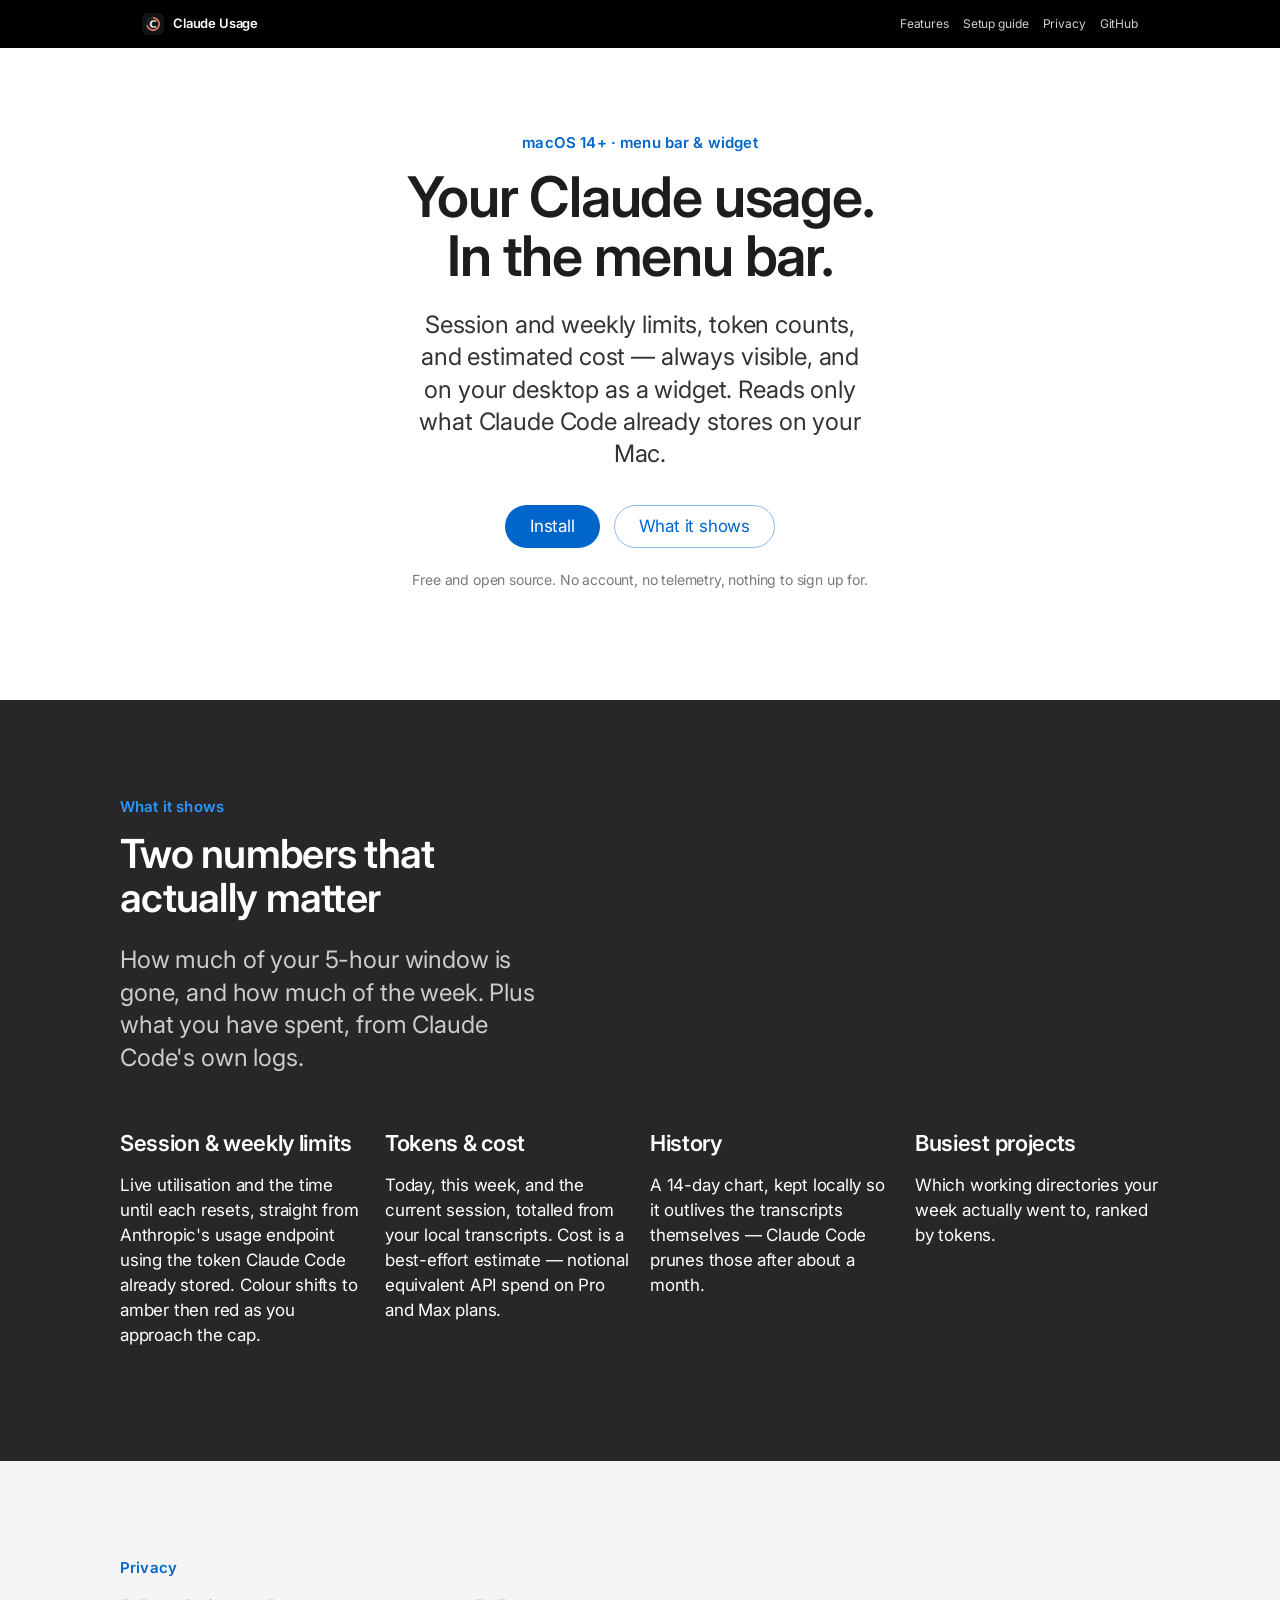
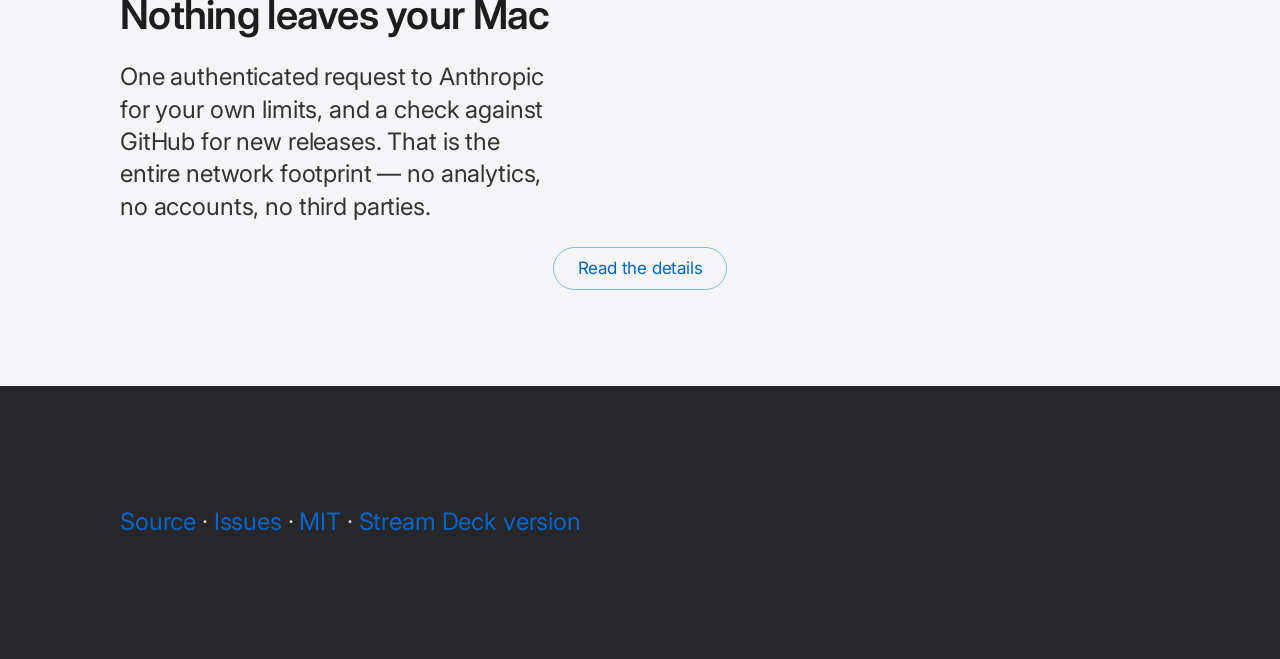
==== docs/index.html @ 9c6ee4fd "Claim the Pages hostname with a landing page Publishing docs/CNAME before pointing DNS at github.io " ====
<!DOCTYPE html>
<html lang="en">
  <head>
    <meta charset="utf-8" />
    <meta name="viewport" content="width=device-width, initial-scale=1" />
    <title>Claude Usage — macOS menu bar app and widget</title>
    <meta
      name="description"
      content="Claude Code session and weekly limits, tokens, and estimated cost in your macOS menu bar and as a desktop widget. Reads only what is already on your Mac."
    />
    <meta name="theme-color" content="#000000" />
    <link rel="icon" href="icon.png" />
    <link rel="apple-touch-icon" href="icon@2x.png" />

    <meta property="og:type" content="website" />
    <meta property="og:title" content="Claude Usage — macOS menu bar app and widget" />
    <meta
      property="og:description"
      content="Limits, tokens, and cost in the menu bar and on your desktop. Reads only what Claude Code already stores locally."
    />
    <meta property="og:image" content="https://claude-usage-mac.iamsaeed.dev/preview.png" />
    <meta name="twitter:card" content="summary_large_image" />

    <link rel="preconnect" href="https://fonts.gstatic.com" crossorigin />
    <link
      href="https://fonts.googleapis.com/css2?family=Inter:wght@300;400;600;700&display=swap"
      rel="stylesheet"
    />
    <link rel="stylesheet" href="styles.css" />
  </head>

  <body>
    <header class="nav">
      <div class="nav__inner">
        <a class="nav__brand" href="/">
          <img src="icon.png" alt="" width="22" height="22" />
          Claude Usage
        </a>
        <span class="nav__spacer"></span>
        <a class="nav__link nav__link--hide-sm" href="#what">Features</a>
        <a class="nav__link nav__link--hide-sm" href="/setup">Setup guide</a>
        <a class="nav__link nav__link--hide-sm" href="/privacy">Privacy</a>
        <a class="nav__link" href="https://github.com/saeedkolivand/claude-usage-mac">GitHub</a>
      </div>
    </header>

    <main>
      <section class="tile tile--light hero">
        <div class="tile__inner">
          <p class="eyebrow">macOS 14+ · menu bar &amp; widget</p>
          <h1>Your Claude usage.<br />In the menu bar.</h1>
          <p class="lead">
            Session and weekly limits, token counts, and estimated cost — always
            visible, and on your desktop as a widget. Reads only what Claude Code
            already stores on your Mac.
          </p>
          <div class="hero__cta">
            <a class="btn btn--primary" href="/setup">Install</a>
            <a class="btn btn--ghost" href="#what">What it shows</a>
          </div>
          <p class="hero__note">
            Free and open source. No account, no telemetry, nothing to sign up for.
          </p>
        </div>
      </section>

      <section class="tile tile--dark" id="what">
        <div class="tile__inner">
          <div class="feature__head">
            <p class="eyebrow">What it shows</p>
            <h2>Two numbers that actually matter</h2>
            <p class="lead">
              How much of your 5-hour window is gone, and how much of the week.
              Plus what you have spent, from Claude Code's own logs.
            </p>
          </div>
          <div class="cards">
            <div class="card">
              <h3>Session &amp; weekly limits</h3>
              <p>
                Live utilisation and the time until each resets, straight from
                Anthropic's usage endpoint using the token Claude Code already
                stored. Colour shifts to amber then red as you approach the cap.
              </p>
            </div>
            <div class="card">
              <h3>Tokens &amp; cost</h3>
              <p>
                Today, this week, and the current session, totalled from your
                local transcripts. Cost is a best-effort estimate — notional
                equivalent API spend on Pro and Max plans.
              </p>
            </div>
            <div class="card">
              <h3>History</h3>
              <p>
                A 14-day chart, kept locally so it outlives the transcripts
                themselves — Claude Code prunes those after about a month.
              </p>
            </div>
            <div class="card">
              <h3>Busiest projects</h3>
              <p>
                Which working directories your week actually went to, ranked by
                tokens.
              </p>
            </div>
          </div>
        </div>
      </section>

      <section class="tile tile--parchment" id="privacy-teaser">
        <div class="tile__inner">
          <div class="feature__head">
            <p class="eyebrow">Privacy</p>
            <h2>Nothing leaves your Mac</h2>
            <p class="lead">
              One authenticated request to Anthropic for your own limits, and a
              check against GitHub for new releases. That is the entire network
              footprint — no analytics, no accounts, no third parties.
            </p>
          </div>
          <div class="hero__cta">
            <a class="btn btn--ghost" href="/privacy">Read the details</a>
          </div>
        </div>
      </section>
    </main>

    <footer class="tile tile--dark">
      <div class="tile__inner">
        <p class="lead">
          <a href="https://github.com/saeedkolivand/claude-usage-mac">Source</a> ·
          <a href="https://github.com/saeedkolivand/claude-usage-mac/issues">Issues</a> ·
          <a href="https://github.com/saeedkolivand/claude-usage-mac/blob/main/LICENSE">MIT</a> ·
          <a href="https://claude-usage.iamsaeed.dev">Stream Deck version</a>
        </p>
      </div>
    </footer>
  </body>
</html>
---- docs/styles.css ----
/* AI Coding Usage Meter — landing page
   Design language: photography-first, single blue accent, alternating full-bleed
   tiles, SF Pro (Inter fallback). One product shadow, no decorative gradients. */

:root {
  --primary: #0066cc;
  --primary-focus: #0071e3;
  --primary-on-dark: #2997ff;

  --ink: #1d1d1f;
  --ink-muted-80: #333;
  --ink-muted-48: #7a7a7a;

  --canvas: #fff;
  --parchment: #f5f5f7;
  --tile-dark: #272729;
  --tile-dark-2: #2a2a2c;
  --black: #000;

  --hairline: #e0e0e0;
  --body-muted: #cccccc;

  --shadow-product: 0 5px 30px 3px rgba(0, 0, 0, 0.22);

  --font-display: "SF Pro Display", "Inter", system-ui, -apple-system,
    BlinkMacSystemFont, sans-serif;
  --font-text: "SF Pro Text", "Inter", system-ui, -apple-system,
    BlinkMacSystemFont, sans-serif;

  --section: 96px;
  --maxw: 1040px;
}

* {
  box-sizing: border-box;
}

html {
  -webkit-font-smoothing: antialiased;
  text-rendering: optimizeLegibility;
  scroll-behavior: smooth;
}

body {
  margin: 0;
  font-family: var(--font-text);
  font-size: 17px;
  line-height: 1.47;
  letter-spacing: -0.012em;
  color: var(--ink);
  background: var(--canvas);
}

a {
  color: var(--primary);
  text-decoration: none;
}

a:hover {
  text-decoration: underline;
}

img {
  display: block;
  max-width: 100%;
  height: auto;
}

/* ---------- Global nav ---------- */
.nav {
  position: sticky;
  top: 0;
  z-index: 50;
  height: 48px;
  background: var(--black);
  color: #fff;
  display: flex;
  align-items: center;
}

.nav__inner {
  width: 100%;
  max-width: var(--maxw);
  margin: 0 auto;
  padding: 0 22px;
  display: flex;
  align-items: center;
  gap: 14px;
}

.nav__brand {
  display: flex;
  align-items: center;
  gap: 9px;
  color: #fff;
  font-size: 13px;
  font-weight: 600;
  letter-spacing: -0.012em;
}

.nav__brand:hover {
  text-decoration: none;
}

.nav__brand img {
  width: 22px;
  height: 22px;
  border-radius: 5px;
}

.nav__spacer {
  flex: 1;
}

.nav__link {
  color: #f5f5f7;
  font-size: 12px;
  letter-spacing: -0.01em;
  opacity: 0.85;
}

.nav__link:hover {
  opacity: 1;
  text-decoration: none;
}

/* ---------- Buttons ---------- */
.btn {
  display: inline-flex;
  align-items: center;
  justify-content: center;
  border-radius: 9999px;
  font-family: var(--font-text);
  font-size: 17px;
  line-height: 1;
  letter-spacing: -0.012em;
  padding: 12px 24px;
  border: 1px solid transparent;
  cursor: pointer;
  transition: transform 0.18s ease, background-color 0.18s ease;
}

.btn:hover {
  text-decoration: none;
}

.btn:active {
  transform: scale(0.96);
}

.btn:focus-visible {
  outline: 2px solid var(--primary-focus);
  outline-offset: 3px;
}

.btn--primary {
  background: var(--primary);
  color: #fff;
}

.btn--primary:hover {
  background: #0058b3;
}

.btn--ghost {
  background: transparent;
  color: var(--primary);
  border-color: rgba(0, 102, 204, 0.45);
}

.btn--ghost-dark {
  background: transparent;
  color: var(--primary-on-dark);
  border-color: rgba(41, 151, 255, 0.45);
}

/* ---------- Section shell ---------- */
.tile {
  padding: var(--section) 22px;
}

.tile--light {
  background: var(--canvas);
}

.tile--parchment {
  background: var(--parchment);
}

.tile--dark {
  background: var(--tile-dark);
  color: #fff;
}

.tile__inner {
  max-width: var(--maxw);
  margin: 0 auto;
}

.eyebrow {
  font-family: var(--font-text);
  font-size: 15px;
  font-weight: 600;
  letter-spacing: 0.01em;
  color: var(--primary);
  margin: 0 0 14px;
}

.tile--dark .eyebrow {
  color: var(--primary-on-dark);
}

h1,
h2,
h3 {
  font-family: var(--font-display);
  font-weight: 600;
  margin: 0;
}

h1 {
  font-size: 56px;
  line-height: 1.06;
  letter-spacing: -0.022em;
}

h2 {
  font-size: 40px;
  line-height: 1.1;
  letter-spacing: -0.018em;
}

h3 {
  font-size: 22px;
  line-height: 1.2;
  letter-spacing: -0.014em;
}

.lead {
  font-family: var(--font-display);
  font-weight: 400;
  font-size: 24px;
  line-height: 1.35;
  letter-spacing: -0.006em;
  color: var(--ink-muted-80);
  max-width: 36ch;
}

.tile--dark .lead {
  color: var(--body-muted);
}

/* ---------- Hero ---------- */
.hero {
  text-align: center;
  padding-top: 84px;
}

.hero .lead {
  margin: 22px auto 34px;
  max-width: 30ch;
}

.hero__cta {
  display: flex;
  gap: 14px;
  justify-content: center;
  flex-wrap: wrap;
}

.hero__shot {
  display: block;
  width: 100%;
  height: auto;
  margin: 64px auto 0;
  max-width: 1000px;
  border-radius: 18px;
  overflow: hidden;
  box-shadow: 0 18px 50px -12px rgba(0, 0, 0, 0.28);
}

.hero__note {
  margin-top: 22px;
  font-size: 14px;
  letter-spacing: -0.012em;
  color: var(--ink-muted-48);
}

/* ---------- Feature tile (text + gallery) ---------- */
.feature__head {
  max-width: 40ch;
}

.feature__head h2 {
  margin-bottom: 18px;
}

.cards {
  margin-top: 56px;
  display: grid;
  gap: 20px;
  grid-template-columns: repeat(4, 1fr);
}

.cards--3 {
  grid-template-columns: repeat(3, 1fr);
  max-width: 760px;
}

.cards--2 {
  grid-template-columns: repeat(2, 1fr);
  max-width: 520px;
}

.card {
  margin: 0;
}

.card img {
  width: 100%;
  border-radius: 18px;
}

.card figcaption {
  margin-top: 14px;
  font-size: 14px;
  letter-spacing: -0.016em;
  color: var(--ink-muted-48);
  text-align: center;
}

.tile--dark .card figcaption {
  color: var(--body-muted);
}

/* ---------- Privacy / value points ---------- */
.points {
  margin-top: 56px;
  display: grid;
  gap: 40px 56px;
  grid-template-columns: repeat(3, 1fr);
}

.point h3 {
  margin-bottom: 10px;
}

.point p {
  margin: 0;
  font-size: 17px;
  line-height: 1.47;
  color: var(--body-muted);
}

.points + .points__foot {
  margin-top: 40px;
}

.points__foot {
  margin-top: 36px;
  font-size: 15px;
  color: var(--body-muted);
}

.points__foot a {
  color: var(--primary-on-dark);
}

/* ---------- Steps ---------- */
.steps {
  margin-top: 48px;
  display: grid;
  gap: 28px 56px;
  grid-template-columns: repeat(3, 1fr);
  counter-reset: step;
}

.step {
  border-top: 1px solid var(--hairline);
  padding-top: 18px;
}

.step::before {
  counter-increment: step;
  content: counter(step);
  display: block;
  font-family: var(--font-display);
  font-size: 15px;
  font-weight: 600;
  color: var(--primary);
  margin-bottom: 10px;
}

.step h3 {
  font-size: 19px;
  margin-bottom: 6px;
}

.step p {
  margin: 0;
  font-size: 15px;
  line-height: 1.5;
  color: var(--ink-muted-80);
}

.req {
  margin-top: 44px;
  font-size: 15px;
  color: var(--ink-muted-48);
}

.req code {
  font-family: "SF Mono", ui-monospace, "Cascadia Code", monospace;
  font-size: 13px;
  background: var(--parchment);
  padding: 2px 6px;
  border-radius: 5px;
  color: var(--ink-muted-80);
}

.tile--light .req code {
  background: #f0f0f2;
}

/* ---------- Footer ---------- */
.footer {
  background: var(--parchment);
  color: var(--ink-muted-80);
  padding: 56px 22px 40px;
  font-size: 12px;
  line-height: 1.5;
}

.footer__inner {
  max-width: var(--maxw);
  margin: 0 auto;
}

.footer__links {
  display: flex;
  flex-wrap: wrap;
  gap: 22px;
  padding-bottom: 22px;
  border-bottom: 1px solid var(--hairline);
}

.footer__links a {
  color: var(--ink-muted-80);
  font-size: 13px;
  letter-spacing: -0.012em;
}

.footer__fine {
  margin-top: 22px;
  color: var(--ink-muted-48);
  max-width: 80ch;
}

.footer__fine p {
  margin: 0 0 8px;
}

/* ---------- Responsive ---------- */
@media (max-width: 1068px) {
  :root {
    --section: 80px;
  }
  h1 {
    font-size: 48px;
  }
}

@media (max-width: 833px) {
  .cards {
    grid-template-columns: repeat(2, 1fr);
  }
  .points,
  .steps {
    grid-template-columns: 1fr 1fr;
  }
}

@media (max-width: 640px) {
  :root {
    --section: 64px;
  }
  h1 {
    font-size: 36px;
  }
  h2 {
    font-size: 30px;
  }
  .lead {
    font-size: 20px;
  }
  .cards,
  .cards--3,
  .points,
  .steps {
    grid-template-columns: 1fr;
  }
  .nav__link--hide-sm {
    display: none;
  }
}

/* ---------- Document pages (privacy, setup) ---------- */
.doc {
  max-width: 720px;
  margin: 0 auto;
  padding: 72px 22px 96px;
}

.doc h1 {
  font-size: 44px;
  margin: 0 0 12px;
}

.doc__meta {
  color: var(--ink-muted-48);
  font-size: 15px;
  margin: 0 0 48px;
  padding-bottom: 24px;
  border-bottom: 1px solid var(--hairline);
}

.doc h2 {
  font-size: 24px;
  margin: 48px 0 14px;
}

.doc h3 {
  font-size: 18px;
  margin: 32px 0 10px;
}

.doc p,
.doc li {
  color: var(--ink-muted-80);
}

.doc ul,
.doc ol {
  padding-left: 22px;
}

.doc li {
  margin-bottom: 10px;
}

.doc code {
  font-family: ui-monospace, SFMono-Regular, Menlo, monospace;
  font-size: 0.88em;
  background: var(--parchment);
  border-radius: 5px;
  padding: 2px 6px;
}

.doc__note {
  background: var(--parchment);
  border-radius: 12px;
  padding: 20px 24px;
  margin: 32px 0;
}

.doc__note p:last-child {
  margin-bottom: 0;
}

@media (max-width: 640px) {
  .doc {
    padding: 48px 22px 64px;
  }
  .doc h1 {
    font-size: 34px;
  }
}
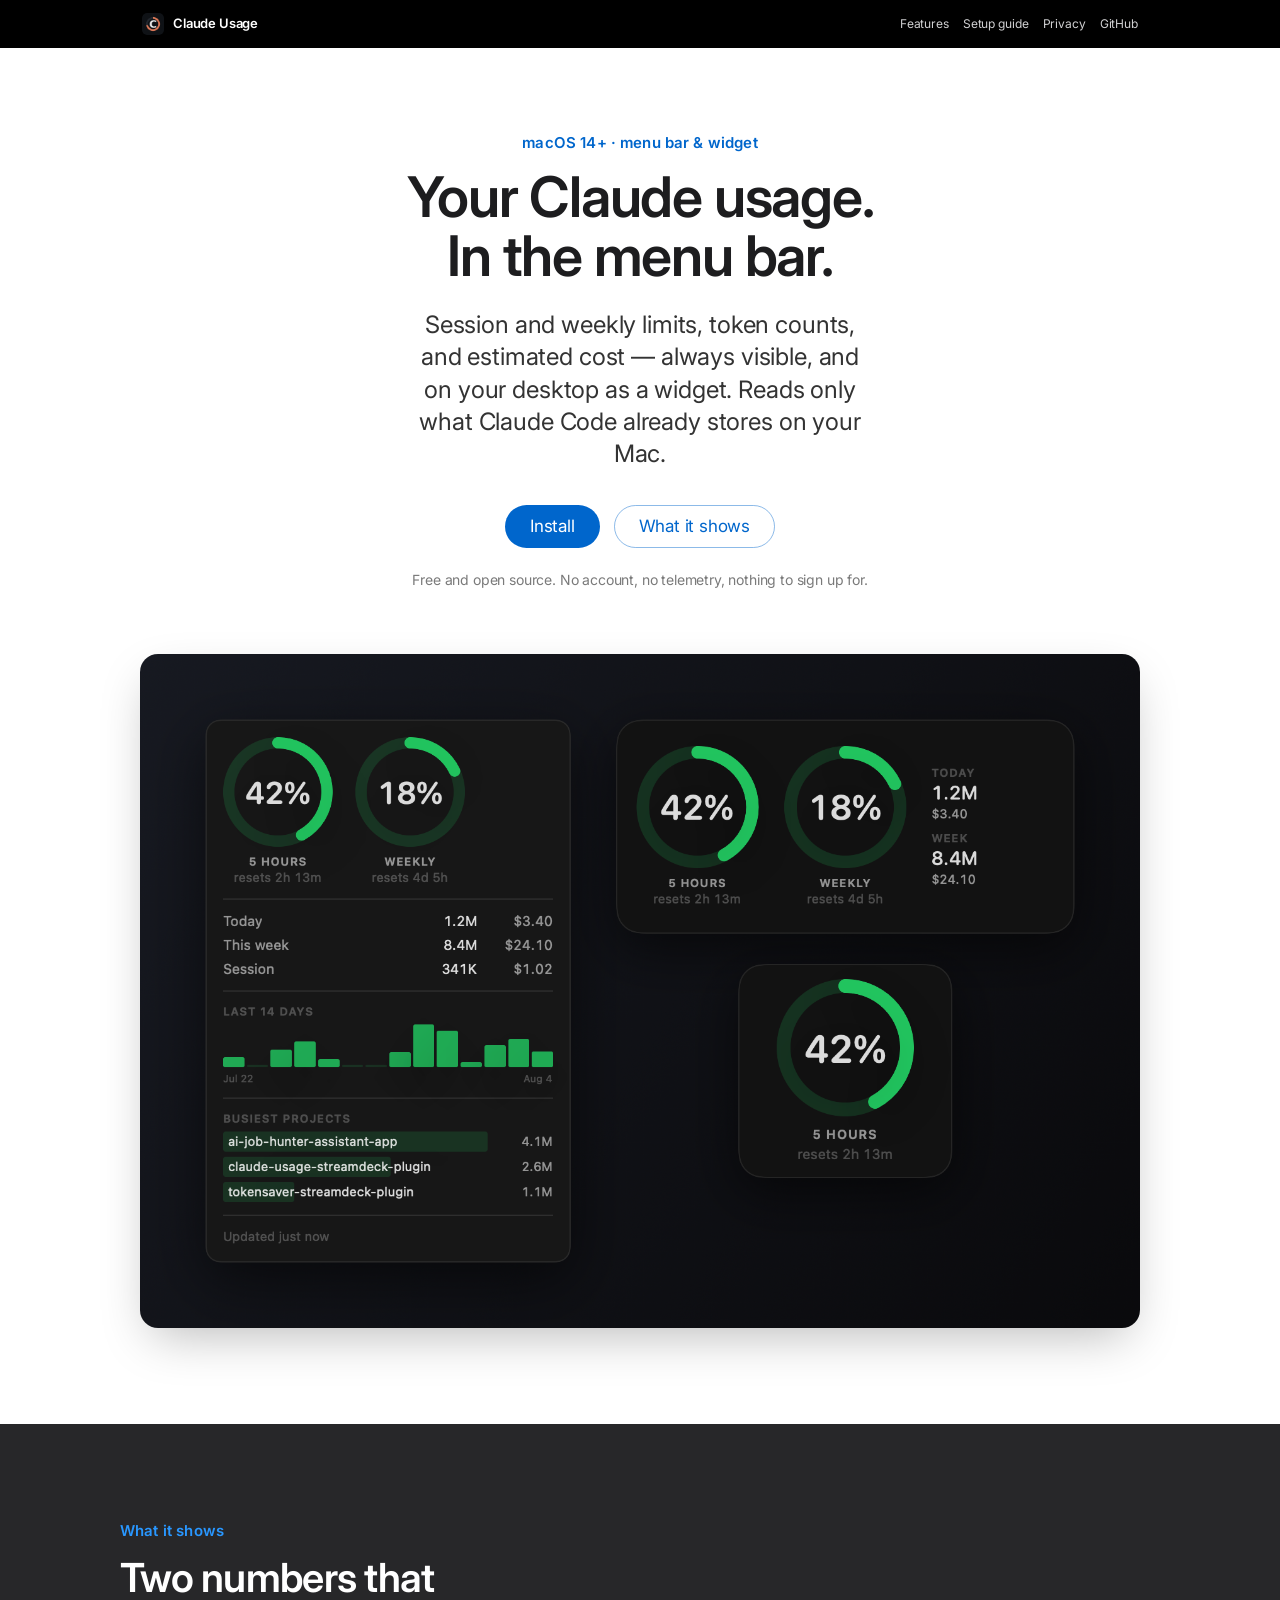
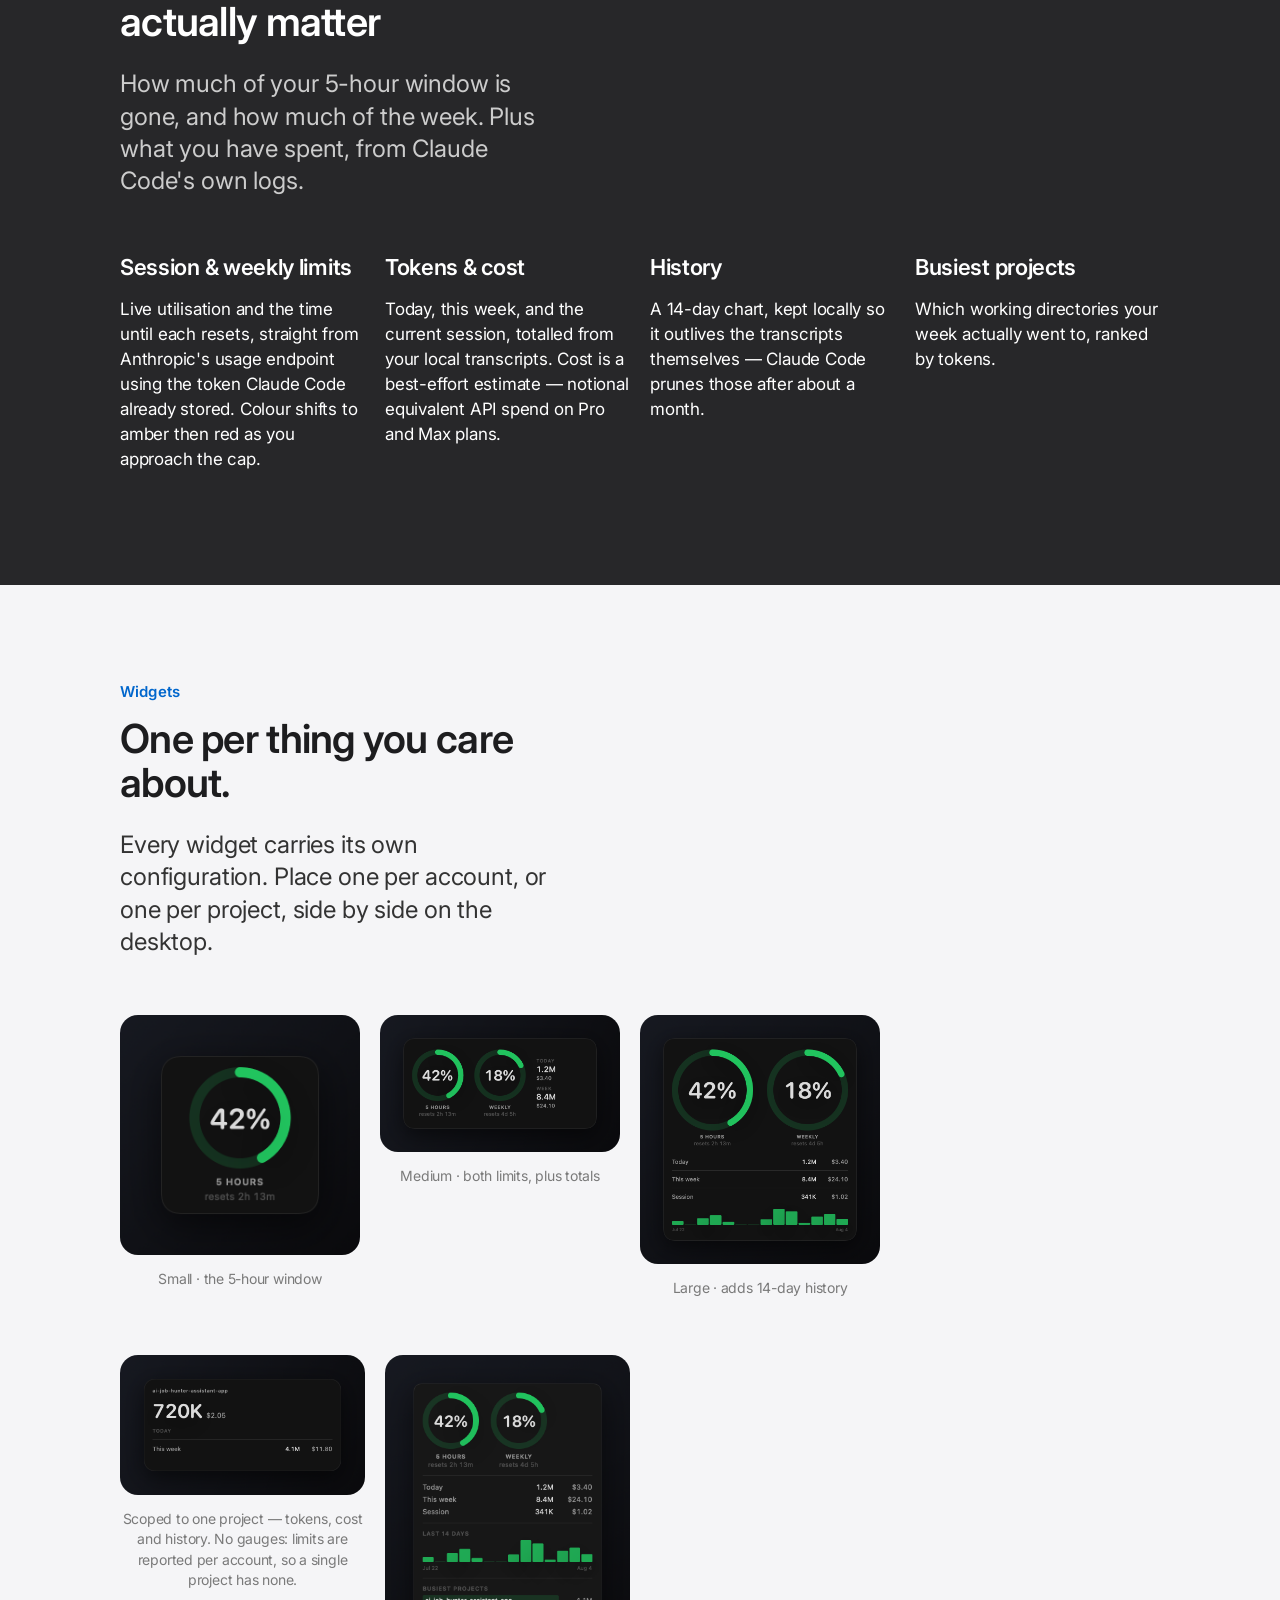
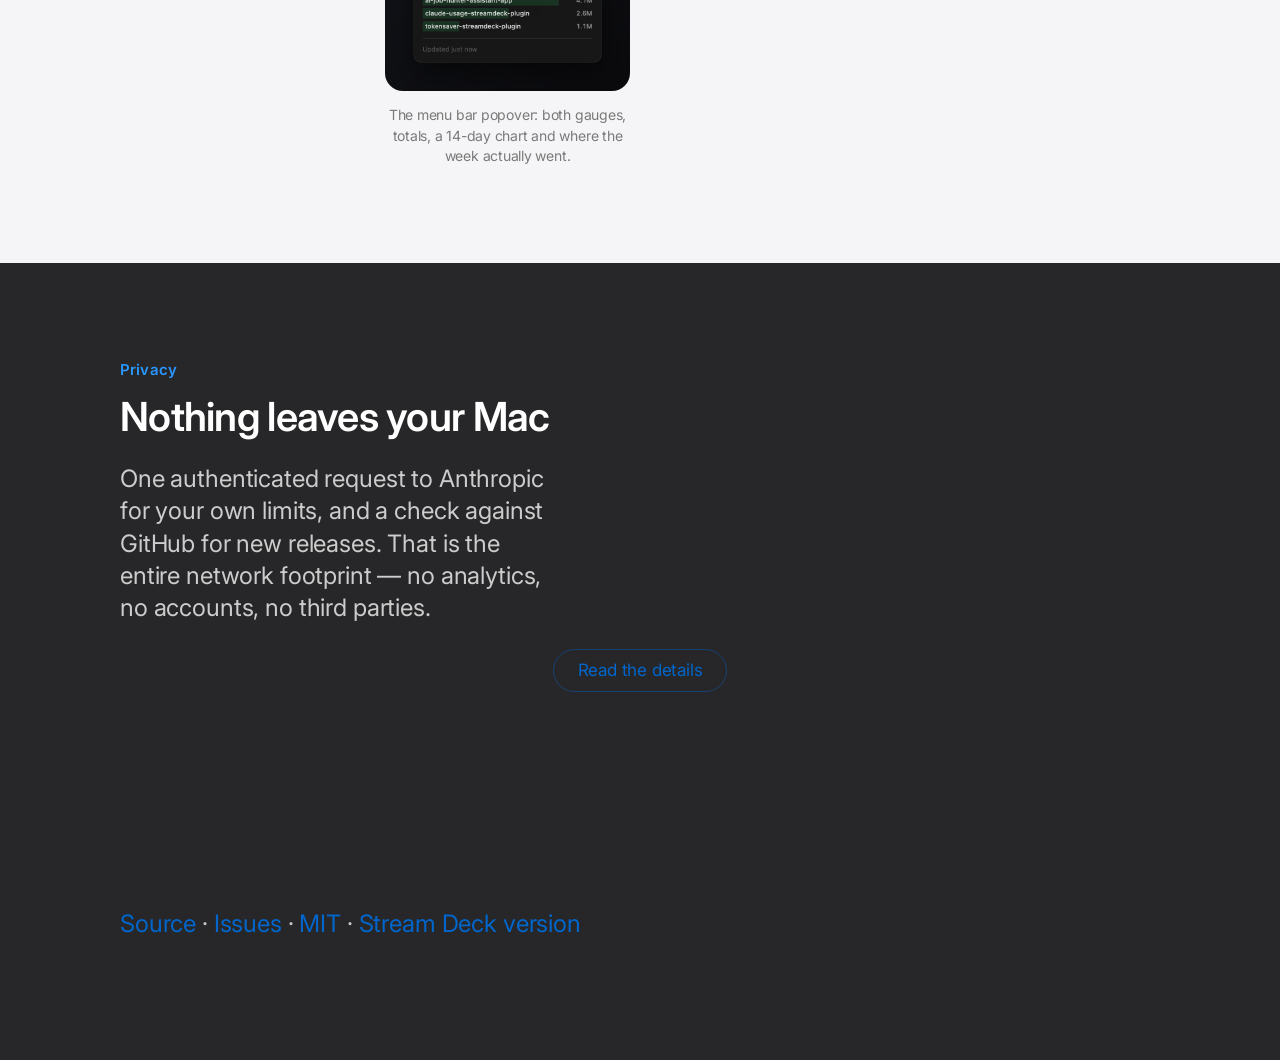
==== commit 8e1e7b2d: "Add the setup and privacy pages, and the README gallery Privacy discloses the two network calls expl" ====
--- a/docs/index.html
+++ b/docs/index.html
@@ -61,6 +61,13 @@
           <p class="hero__note">
             Free and open source. No account, no telemetry, nothing to sign up for.
           </p>
+          <div class="hero__shot">
+            <img
+              src="gallery/hero.png"
+              alt="The Claude Usage menu bar popover beside the medium and small desktop widgets"
+              width="1588" height="1086" loading="eager"
+            />
+          </div>
         </div>
       </section>
 
@@ -109,7 +116,50 @@
         </div>
       </section>
 
-      <section class="tile tile--parchment" id="privacy-teaser">
+      <section class="tile tile--parchment" id="widgets">
+        <div class="tile__inner">
+          <div class="feature__head">
+            <p class="eyebrow">Widgets</p>
+            <h2>One per thing you care about.</h2>
+            <p class="lead">
+              Every widget carries its own configuration. Place one per account,
+              or one per project, side by side on the desktop.
+            </p>
+          </div>
+          <div class="cards cards--3">
+            <figure class="card">
+              <img src="gallery/widget-small.png" alt="Small widget showing the 5-hour window at 42%" />
+              <figcaption>Small · the 5-hour window</figcaption>
+            </figure>
+            <figure class="card">
+              <img src="gallery/widget-medium.png" alt="Medium widget showing both limits with today and week totals" />
+              <figcaption>Medium · both limits, plus totals</figcaption>
+            </figure>
+            <figure class="card">
+              <img src="gallery/widget-large.png" alt="Large widget adding a 14-day history chart" />
+              <figcaption>Large · adds 14-day history</figcaption>
+            </figure>
+          </div>
+          <div class="cards">
+            <figure class="card">
+              <img src="gallery/widget-project.png" alt="Project-scoped widget showing one directory's tokens and cost" />
+              <figcaption>
+                Scoped to one project — tokens, cost and history. No gauges:
+                limits are reported per account, so a single project has none.
+              </figcaption>
+            </figure>
+            <figure class="card">
+              <img src="gallery/menu.png" alt="The menu bar popover with gauges, totals, history and busiest projects" />
+              <figcaption>
+                The menu bar popover: both gauges, totals, a 14-day chart and
+                where the week actually went.
+              </figcaption>
+            </figure>
+          </div>
+        </div>
+      </section>
+
+      <section class="tile tile--dark" id="privacy-teaser">
         <div class="tile__inner">
           <div class="feature__head">
             <p class="eyebrow">Privacy</p>
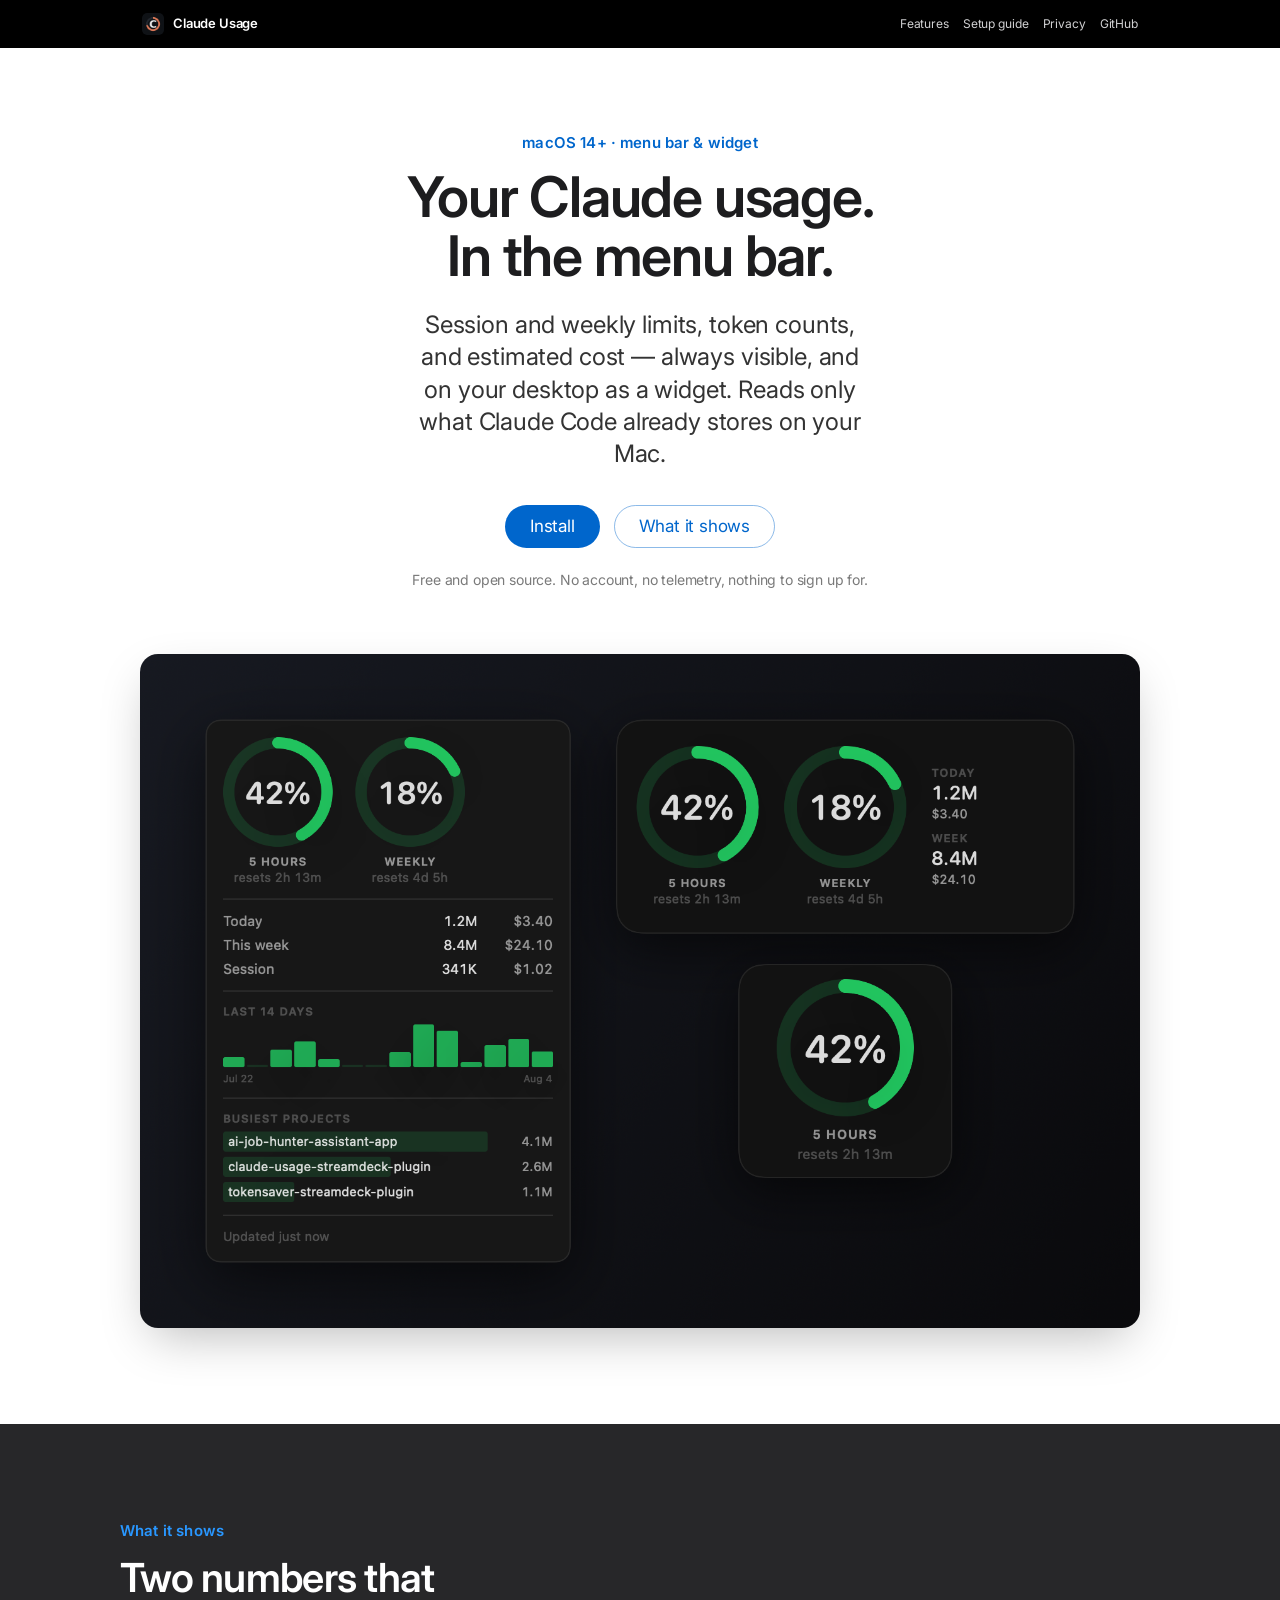
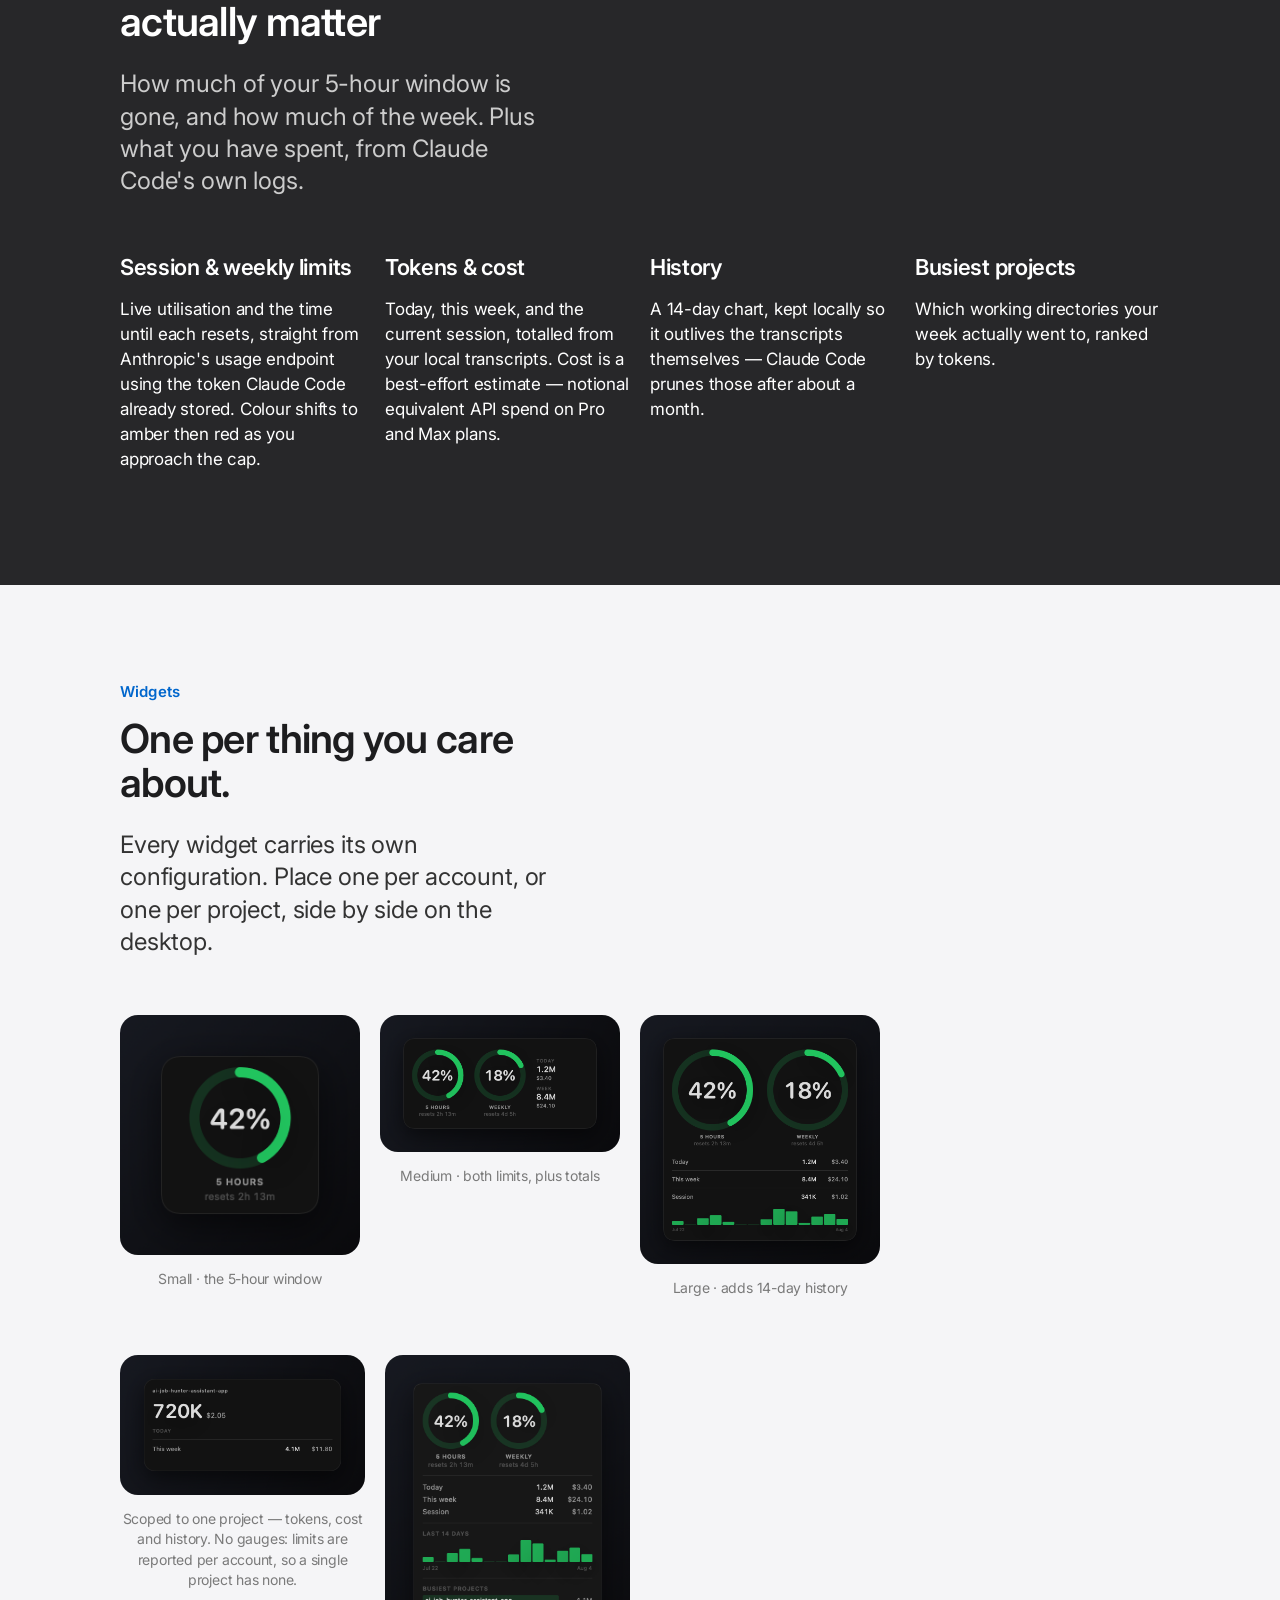
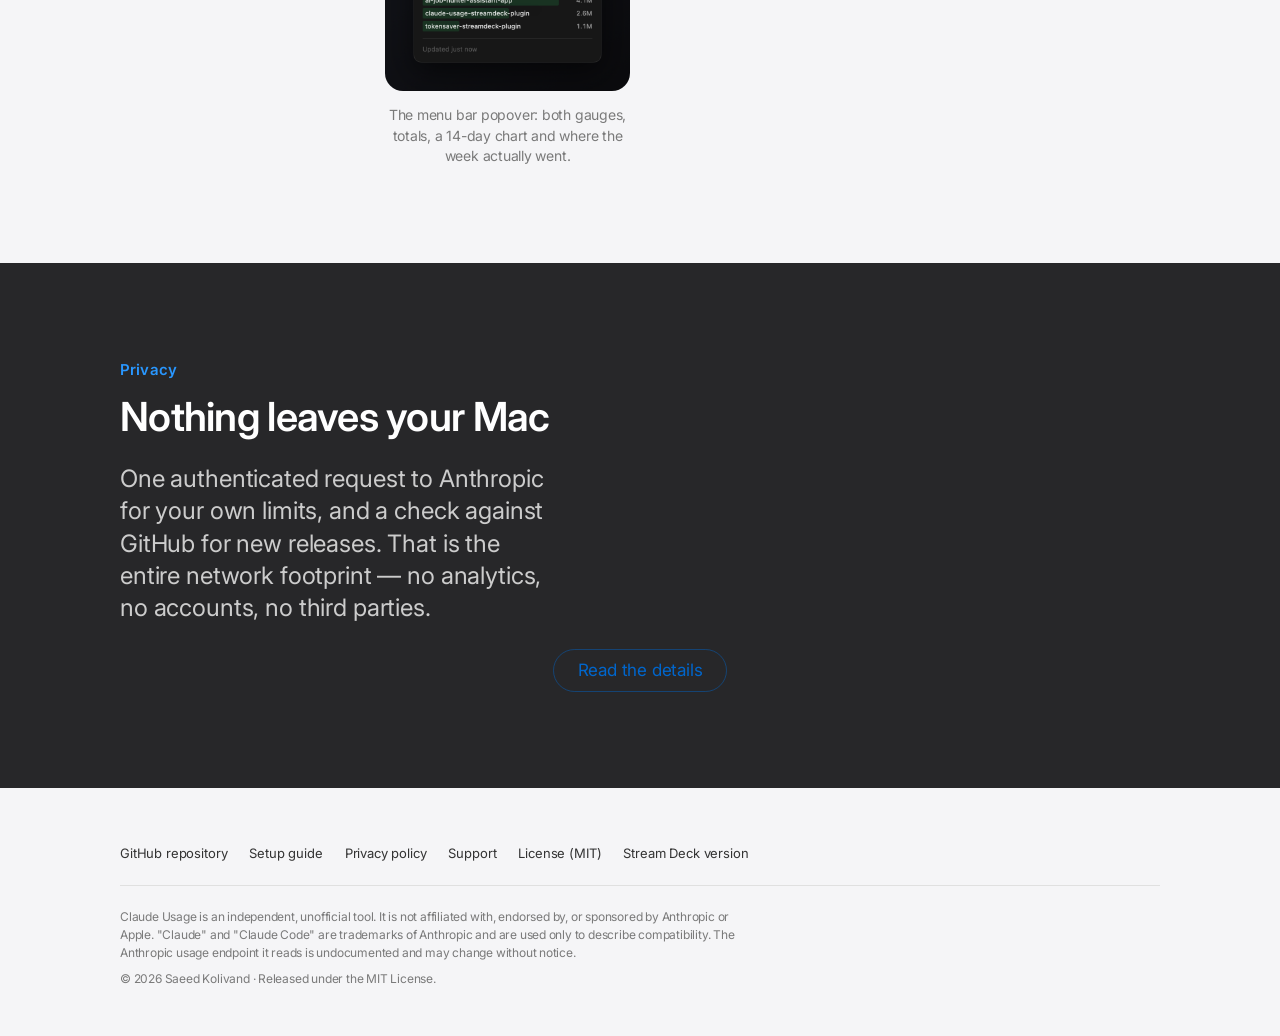
==== commit f0568e7d: "Serve the download and star counts from a nightly job Every visitor was hitting the GitHub API direc" ====
--- a/docs/index.html
+++ b/docs/index.html
@@ -59,7 +59,8 @@
             <a class="btn btn--ghost" href="#what">What it shows</a>
           </div>
           <p class="hero__note">
-            Free and open source. No account, no telemetry, nothing to sign up for.
+            Free and open source. No account, no telemetry, nothing to sign up
+            for.<span id="downloads"></span>
           </p>
           <div class="hero__shot">
             <img
@@ -177,15 +178,45 @@
       </section>
     </main>
 
-    <footer class="tile tile--dark">
-      <div class="tile__inner">
-        <p class="lead">
-          <a href="https://github.com/saeedkolivand/claude-usage-mac">Source</a> ·
-          <a href="https://github.com/saeedkolivand/claude-usage-mac/issues">Issues</a> ·
-          <a href="https://github.com/saeedkolivand/claude-usage-mac/blob/main/LICENSE">MIT</a> ·
+    <footer class="footer">
+      <div class="footer__inner">
+        <nav class="footer__links">
+          <a href="https://github.com/saeedkolivand/claude-usage-mac">GitHub repository</a>
+          <a href="/setup">Setup guide</a>
+          <a href="/privacy">Privacy policy</a>
+          <a href="https://github.com/saeedkolivand/claude-usage-mac/issues">Support</a>
+          <a href="https://github.com/saeedkolivand/claude-usage-mac/blob/main/LICENSE"
+            >License (MIT)</a
+          >
           <a href="https://claude-usage.iamsaeed.dev">Stream Deck version</a>
-        </p>
+        </nav>
+        <div class="footer__fine">
+          <p>
+            Claude Usage is an independent, unofficial tool. It is not affiliated
+            with, endorsed by, or sponsored by Anthropic or Apple. "Claude" and
+            "Claude Code" are trademarks of Anthropic and are used only to
+            describe compatibility. The Anthropic usage endpoint it reads is
+            undocumented and may change without notice.
+          </p>
+          <p>© 2026 Saeed Kolivand · Released under the MIT License.</p>
+        </div>
       </div>
     </footer>
+
+    <!-- stats.json is refreshed nightly by .github/workflows/stats.yml, so this
+         is a same-origin static file rather than a GitHub API call per visitor. -->
+    <script>
+      fetch("/stats.json")
+        .then((r) => r.json())
+        .then(({ downloads, stars }) => {
+          const parts = [];
+          if (downloads) parts.push(`${downloads.toLocaleString()} downloads`);
+          if (stars) parts.push(`${stars.toLocaleString()} stars on GitHub`);
+          if (parts.length) {
+            document.getElementById("downloads").textContent = ` ${parts.join(", ")}.`;
+          }
+        })
+        .catch(() => {});
+    </script>
   </body>
 </html>
